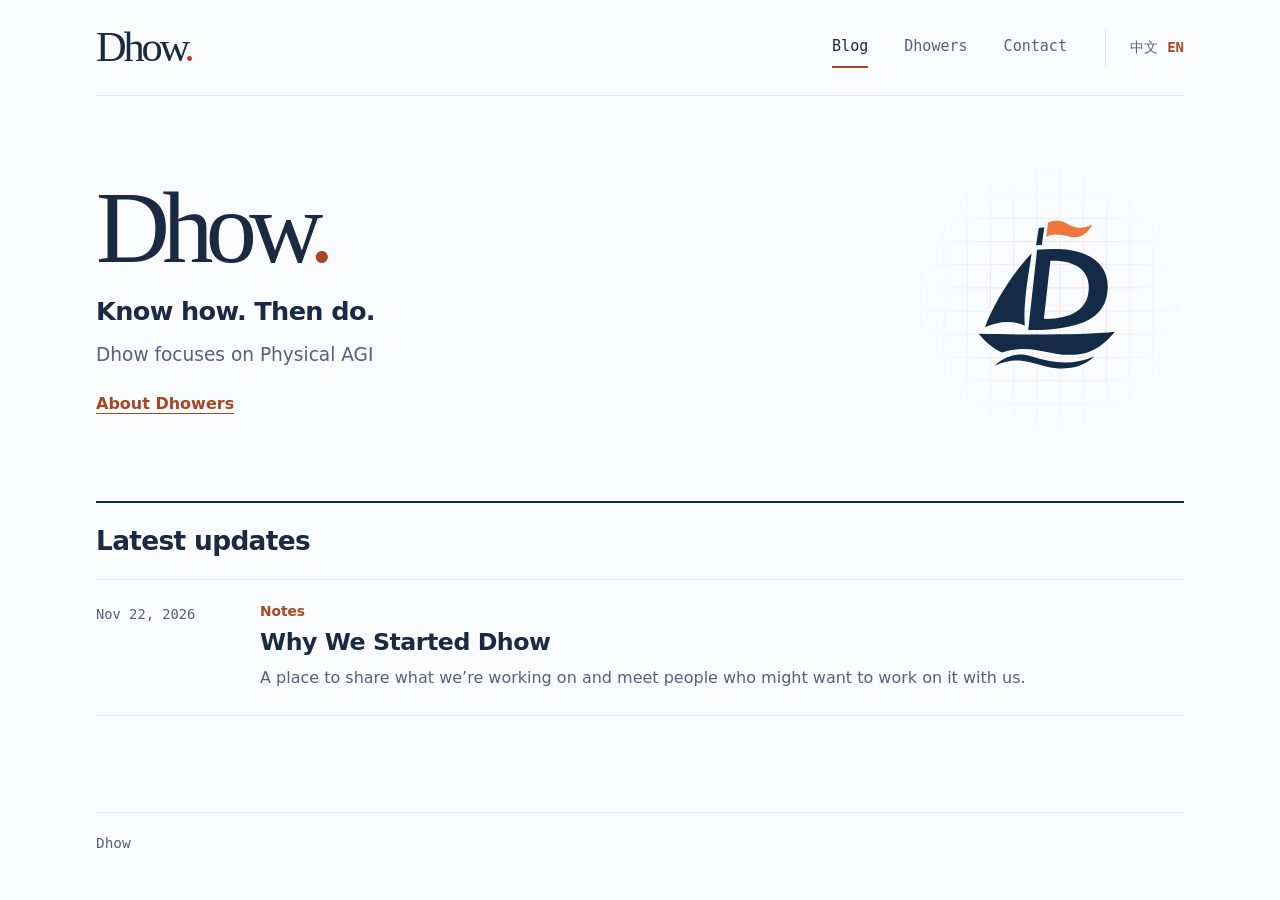
==== site/en/index.html @ 6f924e7d "Launch bilingual Dhow site with regional language defaults" ====
<!doctype html>
<html lang="en">
  <head>
    <meta charset="utf-8">
    <meta name="viewport" content="width=device-width, initial-scale=1">
    <meta name="description" content="Dhow focuses on Physical AGI.">
    <meta name="theme-color" content="#fafbfd">
    <title>Dhow — Physical AGI</title>
    <link rel="alternate" hreflang="zh-CN" href="../index.html">
    <link rel="icon" type="image/svg+xml" href="../assets/dhow.svg">
    <link rel="stylesheet" href="../assets/styles.css">
    <script src="../assets/language.js" defer></script>
    <script src="../assets/feed.js" defer></script>
  </head>
  <body class="home-page">
    <a class="skip-link" href="#main">Skip to content</a>
    <header class="site-header wrap">
      <a class="wordmark" href="./index.html" aria-label="Dhow home">Dhow<span>.</span></a>
      <div class="header-links">
        <nav class="site-nav" aria-label="Main navigation">
          <a href="#blog" aria-current="page">Blog</a>
          <a href="./dhowers.html">Dhowers</a>
          <a href="./dhowers.html#contact">Contact</a>
        </nav>
        <nav class="language-nav" aria-label="Language">
          <a href="../index.html" lang="zh-CN" hreflang="zh-CN">中文</a>
          <a href="./index.html" aria-label="English" aria-current="true">EN</a>
        </nav>
      </div>
    </header>

    <main class="wrap" id="main">
      <section class="hero home-hero" aria-labelledby="intro">
        <div>
          <h1 id="intro">Dhow<span aria-hidden="true">.</span></h1>
          <p class="tagline">Know how. Then do.</p>
          <p class="hero-focus">Dhow focuses on Physical AGI</p>
          <a class="text-link" href="./dhowers.html">About Dhowers</a>
        </div>
        <div class="hero-art" aria-hidden="true">
          <img src="../assets/dhow.svg" width="512" height="512" alt="">
        </div>
      </section>

      <section class="blog" id="blog" aria-labelledby="blog-title">
        <div class="section-header">
          <h2 id="blog-title">Latest updates</h2>
          <div class="filters" role="group" aria-label="Filter updates by category" hidden>
            <button type="button" data-filter="all" aria-pressed="true">All</button>
            <button type="button" data-filter="paper" aria-pressed="false">Papers</button>
            <button type="button" data-filter="work" aria-pressed="false">Projects</button>
            <button type="button" data-filter="thought" aria-pressed="false">Notes</button>
          </div>
        </div>
        <ul class="feed" aria-label="Updates">
          <li class="entry" data-kind="thought">
            <time datetime="2026-11-22">Nov 22, 2026</time>
            <article>
              <p class="entry-kind">Notes</p>
              <h3><a href="./posts/why-dhow.html">Why We Started Dhow</a></h3>
              <p class="summary">A place to share what we’re working on and meet people who might want to work on it with us.</p>
            </article>
          </li>
        </ul>
        <p class="empty" role="status" hidden>Nothing in this category yet.</p>
      </section>
    </main>

    <footer class="site-footer wrap">
      <span>Dhow</span>
    </footer>
  </body>
</html>
---- site/assets/styles.css ----
:root {
  color-scheme: light;
  font-family: system-ui, "PingFang SC", "Microsoft YaHei", sans-serif;
  color: #192a42;
  background: #fafbfd;
  font-synthesis: none;
  --paper: #fafbfd;
  --ink: #192a42;
  --muted: #53637a;
  --rule: #dce4ee;
  --panel: #fbfaf9;
  --accent: #a84723;
  --serif: Georgia, "Songti SC", "Noto Serif CJK SC", "Noto Serif SC", serif;
  --mono: ui-monospace, "SFMono-Regular", Consolas, monospace;
  --inset: clamp(1.5rem, 5vw, 4rem);
}

* {
  box-sizing: border-box;
}

[hidden] {
  display: none !important;
}

body {
  margin: 0;
  font-size: 1rem;
  line-height: 1.65;
}

main {
  padding-bottom: clamp(3.5rem, 9vw, 7rem);
}

h1,
h2,
h3,
p {
  margin: 0;
}

a {
  color: inherit;
  text-underline-offset: 0.24em;
}

a:hover {
  color: var(--accent);
}

:focus-visible {
  outline: 2px solid var(--accent);
  outline-offset: 4px;
}

.wrap {
  width: min(66rem, 100% - 4rem);
  margin-inline: auto;
}

.skip-link {
  position: fixed;
  z-index: 2;
  inset: 0.75rem auto auto 0.75rem;
  padding: 0.5rem 0.75rem;
  background: var(--paper);
  transform: translateY(-200%);
}

.skip-link:focus {
  transform: translateY(0);
}

.site-header,
.header-links,
.site-nav,
.language-nav {
  display: flex;
  align-items: center;
}

.site-header {
  min-height: 6rem;
  justify-content: space-between;
  flex-wrap: wrap;
  gap: 0.75rem 1.25rem;
}

.wordmark {
  font-family: Georgia, serif;
  font-size: clamp(2.45rem, 4.2vw, 3.6rem);
  line-height: 0.95;
  letter-spacing: -0.075em;
  text-decoration: none;
}

.wordmark span {
  color: var(--accent);
}

.header-links {
  flex-wrap: wrap;
  gap: 0.25rem clamp(0.75rem, 3vw, 2.5rem);
}

.site-nav {
  gap: clamp(0.85rem, 3vw, 2.25rem);
}

.site-nav a,
.language-nav a {
  padding-block: 0.45rem;
  color: var(--muted);
  font-size: 0.94rem;
  text-decoration: none;
  white-space: nowrap;
}

.site-nav a:hover,
.site-nav [aria-current] {
  color: var(--ink);
  text-decoration: underline;
  text-decoration-color: var(--accent);
  text-decoration-thickness: 1px;
  text-underline-offset: 0.45em;
}

.language-nav {
  gap: 0.55rem;
  padding-inline-start: clamp(0.75rem, 2vw, 1.5rem);
  border-inline-start: 1px solid var(--rule);
}

.language-nav a {
  font-size: 0.875rem;
}

.language-nav [aria-current] {
  color: var(--accent);
  font-weight: 650;
}

.language-nav a:hover {
  text-decoration: underline;
}

.hero {
  display: grid;
  grid-template-columns: minmax(0, 1fr) clamp(7.5rem, 19vw, 13rem);
  align-items: center;
  gap: clamp(1rem, 4vw, 3.25rem);
  padding: clamp(2.25rem, 5vw, 4rem) var(--inset);
  margin-top: 0.8rem;
  border: 1px solid var(--rule);
  border-radius: 1.2rem;
  background: var(--panel);
}

h1 {
  font-family: var(--serif);
  font-size: clamp(2.35rem, 5vw, 3.95rem);
  font-weight: 400;
  letter-spacing: -0.055em;
  line-height: 1.08;
  text-wrap: balance;
}

.tagline {
  margin-bottom: 0.6rem;
  color: var(--accent);
  font-size: 0.95rem;
  font-weight: 650;
}

.hero-focus,
.lede {
  max-width: 37rem;
  margin-top: 0.95rem;
  color: var(--muted);
  font-size: clamp(1rem, 1.6vw, 1.16rem);
  line-height: 1.65;
}

.text-link {
  display: inline-block;
  margin-top: 1.05rem;
  color: var(--ink);
  font-size: 0.95rem;
  font-weight: 600;
  text-decoration-color: var(--accent);
  text-decoration-thickness: 1px;
}

.hero-art img {
  display: block;
  width: 100%;
  height: auto;
}

.content-section {
  padding-inline: var(--inset);
  margin-top: clamp(2.25rem, 5vw, 3.75rem);
}

.section-header {
  display: flex;
  flex-wrap: wrap;
  align-items: center;
  justify-content: space-between;
  gap: 0.85rem 1.5rem;
  padding-bottom: 0.85rem;
}

.section-header h2 {
  font-size: 1.18rem;
  font-weight: 650;
  letter-spacing: -0.025em;
}

.filters {
  display: flex;
  flex-wrap: wrap;
  gap: 0.35rem;
}

.filters button {
  padding: 0.3rem 0.7rem;
  border: 1px solid transparent;
  border-radius: 0.25rem;
  color: var(--muted);
  background: transparent;
  font: inherit;
  font-size: 0.9rem;
  cursor: pointer;
}

.filters button:hover {
  border-color: var(--rule);
  color: var(--ink);
}

.filters [aria-pressed="true"] {
  border-color: var(--rule);
  color: var(--ink);
  background: var(--panel);
  font-weight: 650;
}

.feed,
.collab-list {
  padding: 0;
  margin: 0;
  border-bottom: 1px solid var(--rule);
  list-style: none;
}

.entry,
.collab-list > div {
  display: grid;
  grid-template-columns: minmax(8rem, 18%) minmax(0, 1fr);
  gap: 0.35rem clamp(1rem, 3vw, 2rem);
  align-items: start;
  padding-block: 1.15rem 1.35rem;
  border-top: 1px solid var(--rule);
}


.entry time,
.post-meta time {
  color: var(--muted);
  font-family: var(--mono);
  font-size: 0.86rem;
  font-variant-numeric: tabular-nums;
}

.entry-kind,
.post-kind {
  color: var(--accent);
  font-size: 0.86rem;
  font-weight: 650;
}

.entry h3 {
  font-size: clamp(1.2rem, 2.2vw, 1.48rem);
  font-weight: 650;
  letter-spacing: -0.02em;
  line-height: 1.4;
}

.entry h3 a {
  text-decoration: none;
}

.entry h3 a:hover {
  text-decoration: underline;
}

.summary {
  margin-top: 0.35rem;
  color: var(--muted);
}

.empty {
  padding-block: 1.5rem;
  color: var(--muted);
}

.collab-list dt {
  font-weight: 650;
}

.collab-list dd {
  max-width: 42rem;
  margin: 0;
  color: var(--muted);
}

.post {
  max-width: 43rem;
  margin: 0 auto;
  padding-top: clamp(2.5rem, 6vw, 4.75rem);
  border-top: 1px solid var(--rule);
}

.post-header {
  padding-bottom: 1.5rem;
  border-bottom: 1px solid var(--rule);
}

.post-meta {
  display: flex;
  align-items: baseline;
  flex-wrap: wrap;
  gap: 0.45rem 1.15rem;
  margin-bottom: 1.1rem;
  color: var(--muted);
  font-size: 0.9rem;
}

.post-body {
  padding-top: 1.65rem;
  font-size: 1.06rem;
  line-height: 1.86;
}

.post-body h2 {
  margin: 1.65rem 0 0.45rem;
  font-size: 1.28rem;
  line-height: 1.4;
}

.post-body p + p {
  margin-top: 1.05rem;
}

.post-body a {
  color: var(--accent);
}

@media (max-width: 42rem) {
  :root {
    --inset: clamp(1rem, 4vw, 1.5rem);
  }

  .wrap {
    width: calc(100% - 2rem);
  }

  .site-header {
    min-height: 4.7rem;
    gap: 0.45rem 0.7rem;
    padding-block: 0.65rem;
  }

  .hero {
    grid-template-columns: minmax(0, 1fr) clamp(3.75rem, 16vw, 6rem);
    gap: 0.75rem;
    padding-block: 1.8rem;
    margin-top: 0.4rem;
    border-radius: 0.9rem;
  }

  h1 {
    font-size: clamp(2rem, 6.8vw, 2.7rem);
  }

  .entry,
  .collab-list > div {
    grid-template-columns: minmax(0, 1fr);
  }

}

.home-page .wrap {
  width: min(68rem, 100% - 4rem);
}

.home-page .site-header {
  border-bottom: 1px solid var(--rule);
}

.home-page .wordmark {
  font-size: 2.65rem;
}

.home-page .site-nav,
.home-page .language-nav {
  font-family: var(--mono);
}

.home-page .site-nav a {
  border-bottom: 2px solid transparent;
}

.home-page .site-nav a:hover,
.home-page .site-nav [aria-current] {
  border-color: var(--accent);
  text-decoration: none;
}

.home-page main {
  padding-bottom: 0;
}

.home-hero {
  grid-template-columns: minmax(0, 1fr) clamp(12.5rem, 25vw, 17rem);
  gap: clamp(1.5rem, 6vw, 5.25rem);
  padding: clamp(2.5rem, 5.2vw, 4.5rem) 0;
  margin-top: 0;
  border: 0;
  border-radius: 0;
  background: transparent;
}

.home-hero h1 {
  font-family: Georgia, serif;
  font-size: clamp(4.5rem, 8vw, 7.25rem);
  letter-spacing: -0.075em;
  line-height: 0.94;
}

.home-hero h1 span {
  color: var(--accent);
}

.home-hero .tagline {
  margin: 0.9rem 0 0;
  color: var(--ink);
  font-size: clamp(1.2rem, 2.1vw, 1.6rem);
  font-weight: 550;
  letter-spacing: -0.025em;
}

.home-hero .hero-focus {
  margin-top: 0.45rem;
}

.home-hero .text-link {
  margin-top: 1.3rem;
  color: var(--accent);
  font-size: 1rem;
}

.home-hero .hero-art {
  position: relative;
  display: grid;
  isolation: isolate;
  place-items: center;
  aspect-ratio: 1;
}

.home-hero .hero-art::before {
  position: absolute;
  z-index: -1;
  inset: 0;
  background-image:
    linear-gradient(to right, #efe4e2 1px, transparent 1px),
    linear-gradient(to bottom, #efe4e2 1px, transparent 1px);
  background-position: center;
  background-size: 1.45rem 1.45rem;
  mask-image: radial-gradient(ellipse closest-side, #000 20%, rgb(0 0 0 / 0.75) 50%, transparent 100%);
  content: "";
}

.home-hero .hero-art img {
  width: 71%;
}


.home-page .section-header {
  padding-block: 1rem;
  border-top: 2px solid var(--ink);
}

.home-page .section-header h2 {
  font-size: clamp(1.3rem, 3vw, 1.65rem);
  font-weight: 700;
}

.home-page .entry {
  grid-template-columns: 9rem minmax(0, 1fr);
  gap: 0.35rem 1.25rem;
  padding-block: 1.3rem 1.45rem;
}

.home-page .entry time {
  padding-top: 0.13rem;
}

.home-page .entry-kind {
  margin-bottom: 0.2rem;
}

.site-footer {
  margin-top: clamp(3.5rem, 9vw, 6rem);
  padding-block: 1.2rem 1.75rem;
  border-top: 1px solid var(--rule);
  color: var(--muted);
  font-family: var(--mono);
  font-size: 0.9rem;
}

@media (max-width: 42rem) {
  .home-page .wrap {
    width: calc(100% - 2rem);
  }

  .home-page .wordmark {
    font-size: 2.2rem;
  }

  .home-hero {
    grid-template-columns: minmax(0, 1fr) clamp(4.5rem, 21vw, 7.5rem);
    gap: clamp(0.7rem, 3vw, 1.5rem);
  }

  .home-hero h1 {
    font-size: clamp(3rem, 10vw, 4.5rem);
  }

  .home-page .entry {
    grid-template-columns: minmax(0, 1fr);
  }
}
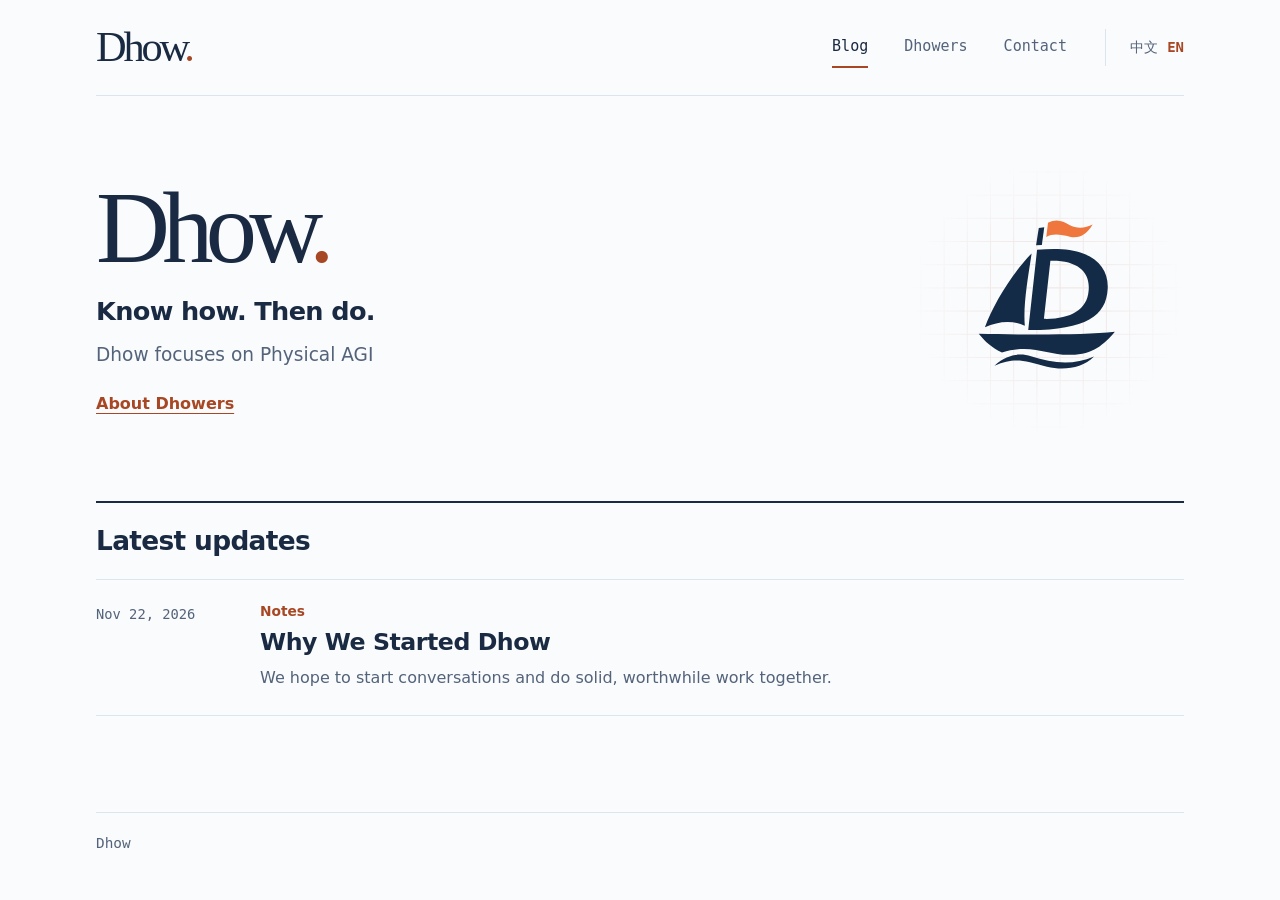
==== commit 42a7d863: "Reduce Why Dhow to a single statement" ====
--- a/site/en/index.html
+++ b/site/en/index.html
@@ -8,11 +8,11 @@
     <title>Dhow — Physical AGI</title>
     <link rel="alternate" hreflang="zh-CN" href="../index.html">
     <link rel="icon" type="image/svg+xml" href="../assets/dhow.svg">
-    <link rel="stylesheet" href="../assets/styles.css">
+    <link rel="stylesheet" href="../assets/styles.css?v=f7693d95b538">
     <script src="../assets/language.js" defer></script>
     <script src="../assets/feed.js" defer></script>
   </head>
-  <body class="home-page">
+  <body class="landing-page home-page">
     <a class="skip-link" href="#main">Skip to content</a>
     <header class="site-header wrap">
       <a class="wordmark" href="./index.html" aria-label="Dhow home">Dhow<span>.</span></a>
@@ -58,7 +58,7 @@
             <article>
               <p class="entry-kind">Notes</p>
               <h3><a href="./posts/why-dhow.html">Why We Started Dhow</a></h3>
-              <p class="summary">A place to share what we’re working on and meet people who might want to work on it with us.</p>
+              <p class="summary">We hope to start conversations and do solid, worthwhile work together.</p>
             </article>
           </li>
         </ul>
--- a/site/assets/styles.css
+++ b/site/assets/styles.css
@@ -12,7 +12,6 @@
   --accent: #a84723;
   --serif: Georgia, "Songti SC", "Noto Serif CJK SC", "Noto Serif SC", serif;
   --mono: ui-monospace, "SFMono-Regular", Consolas, monospace;
-  --inset: clamp(1.5rem, 5vw, 4rem);
 }
 
 * {
@@ -147,14 +146,10 @@
 
 .hero {
   display: grid;
-  grid-template-columns: minmax(0, 1fr) clamp(7.5rem, 19vw, 13rem);
+  grid-template-columns: minmax(0, 1fr) clamp(12.5rem, 25vw, 17rem);
   align-items: center;
-  gap: clamp(1rem, 4vw, 3.25rem);
-  padding: clamp(2.25rem, 5vw, 4rem) var(--inset);
-  margin-top: 0.8rem;
-  border: 1px solid var(--rule);
-  border-radius: 1.2rem;
-  background: var(--panel);
+  gap: clamp(1.5rem, 6vw, 5.25rem);
+  padding-block: clamp(2.5rem, 5.2vw, 4.5rem);
 }
 
 h1 {
@@ -182,287 +177,25 @@
   line-height: 1.65;
 }
 
+.hero-note {
+  max-width: 36rem;
+  margin-top: 0.75rem;
+  color: var(--muted);
+  font-size: 0.95rem;
+  line-height: 1.65;
+}
+
 .text-link {
   display: inline-block;
-  margin-top: 1.05rem;
-  color: var(--ink);
-  font-size: 0.95rem;
+  margin-top: 1.3rem;
+  color: var(--accent);
+  font-size: 1rem;
   font-weight: 600;
   text-decoration-color: var(--accent);
   text-decoration-thickness: 1px;
 }
 
-.hero-art img {
-  display: block;
-  width: 100%;
-  height: auto;
-}
-
-.content-section {
-  padding-inline: var(--inset);
-  margin-top: clamp(2.25rem, 5vw, 3.75rem);
-}
-
-.section-header {
-  display: flex;
-  flex-wrap: wrap;
-  align-items: center;
-  justify-content: space-between;
-  gap: 0.85rem 1.5rem;
-  padding-bottom: 0.85rem;
-}
-
-.section-header h2 {
-  font-size: 1.18rem;
-  font-weight: 650;
-  letter-spacing: -0.025em;
-}
-
-.filters {
-  display: flex;
-  flex-wrap: wrap;
-  gap: 0.35rem;
-}
-
-.filters button {
-  padding: 0.3rem 0.7rem;
-  border: 1px solid transparent;
-  border-radius: 0.25rem;
-  color: var(--muted);
-  background: transparent;
-  font: inherit;
-  font-size: 0.9rem;
-  cursor: pointer;
-}
-
-.filters button:hover {
-  border-color: var(--rule);
-  color: var(--ink);
-}
-
-.filters [aria-pressed="true"] {
-  border-color: var(--rule);
-  color: var(--ink);
-  background: var(--panel);
-  font-weight: 650;
-}
-
-.feed,
-.collab-list {
-  padding: 0;
-  margin: 0;
-  border-bottom: 1px solid var(--rule);
-  list-style: none;
-}
-
-.entry,
-.collab-list > div {
-  display: grid;
-  grid-template-columns: minmax(8rem, 18%) minmax(0, 1fr);
-  gap: 0.35rem clamp(1rem, 3vw, 2rem);
-  align-items: start;
-  padding-block: 1.15rem 1.35rem;
-  border-top: 1px solid var(--rule);
-}
-
-
-.entry time,
-.post-meta time {
-  color: var(--muted);
-  font-family: var(--mono);
-  font-size: 0.86rem;
-  font-variant-numeric: tabular-nums;
-}
-
-.entry-kind,
-.post-kind {
-  color: var(--accent);
-  font-size: 0.86rem;
-  font-weight: 650;
-}
-
-.entry h3 {
-  font-size: clamp(1.2rem, 2.2vw, 1.48rem);
-  font-weight: 650;
-  letter-spacing: -0.02em;
-  line-height: 1.4;
-}
-
-.entry h3 a {
-  text-decoration: none;
-}
-
-.entry h3 a:hover {
-  text-decoration: underline;
-}
-
-.summary {
-  margin-top: 0.35rem;
-  color: var(--muted);
-}
-
-.empty {
-  padding-block: 1.5rem;
-  color: var(--muted);
-}
-
-.collab-list dt {
-  font-weight: 650;
-}
-
-.collab-list dd {
-  max-width: 42rem;
-  margin: 0;
-  color: var(--muted);
-}
-
-.post {
-  max-width: 43rem;
-  margin: 0 auto;
-  padding-top: clamp(2.5rem, 6vw, 4.75rem);
-  border-top: 1px solid var(--rule);
-}
-
-.post-header {
-  padding-bottom: 1.5rem;
-  border-bottom: 1px solid var(--rule);
-}
-
-.post-meta {
-  display: flex;
-  align-items: baseline;
-  flex-wrap: wrap;
-  gap: 0.45rem 1.15rem;
-  margin-bottom: 1.1rem;
-  color: var(--muted);
-  font-size: 0.9rem;
-}
-
-.post-body {
-  padding-top: 1.65rem;
-  font-size: 1.06rem;
-  line-height: 1.86;
-}
-
-.post-body h2 {
-  margin: 1.65rem 0 0.45rem;
-  font-size: 1.28rem;
-  line-height: 1.4;
-}
-
-.post-body p + p {
-  margin-top: 1.05rem;
-}
-
-.post-body a {
-  color: var(--accent);
-}
-
-@media (max-width: 42rem) {
-  :root {
-    --inset: clamp(1rem, 4vw, 1.5rem);
-  }
-
-  .wrap {
-    width: calc(100% - 2rem);
-  }
-
-  .site-header {
-    min-height: 4.7rem;
-    gap: 0.45rem 0.7rem;
-    padding-block: 0.65rem;
-  }
-
-  .hero {
-    grid-template-columns: minmax(0, 1fr) clamp(3.75rem, 16vw, 6rem);
-    gap: 0.75rem;
-    padding-block: 1.8rem;
-    margin-top: 0.4rem;
-    border-radius: 0.9rem;
-  }
-
-  h1 {
-    font-size: clamp(2rem, 6.8vw, 2.7rem);
-  }
-
-  .entry,
-  .collab-list > div {
-    grid-template-columns: minmax(0, 1fr);
-  }
-
-}
-
-.home-page .wrap {
-  width: min(68rem, 100% - 4rem);
-}
-
-.home-page .site-header {
-  border-bottom: 1px solid var(--rule);
-}
-
-.home-page .wordmark {
-  font-size: 2.65rem;
-}
-
-.home-page .site-nav,
-.home-page .language-nav {
-  font-family: var(--mono);
-}
-
-.home-page .site-nav a {
-  border-bottom: 2px solid transparent;
-}
-
-.home-page .site-nav a:hover,
-.home-page .site-nav [aria-current] {
-  border-color: var(--accent);
-  text-decoration: none;
-}
-
-.home-page main {
-  padding-bottom: 0;
-}
-
-.home-hero {
-  grid-template-columns: minmax(0, 1fr) clamp(12.5rem, 25vw, 17rem);
-  gap: clamp(1.5rem, 6vw, 5.25rem);
-  padding: clamp(2.5rem, 5.2vw, 4.5rem) 0;
-  margin-top: 0;
-  border: 0;
-  border-radius: 0;
-  background: transparent;
-}
-
-.home-hero h1 {
-  font-family: Georgia, serif;
-  font-size: clamp(4.5rem, 8vw, 7.25rem);
-  letter-spacing: -0.075em;
-  line-height: 0.94;
-}
-
-.home-hero h1 span {
-  color: var(--accent);
-}
-
-.home-hero .tagline {
-  margin: 0.9rem 0 0;
-  color: var(--ink);
-  font-size: clamp(1.2rem, 2.1vw, 1.6rem);
-  font-weight: 550;
-  letter-spacing: -0.025em;
-}
-
-.home-hero .hero-focus {
-  margin-top: 0.45rem;
-}
-
-.home-hero .text-link {
-  margin-top: 1.3rem;
-  color: var(--accent);
-  font-size: 1rem;
-}
-
-.home-hero .hero-art {
+.hero-art {
   position: relative;
   display: grid;
   isolation: isolate;
@@ -470,7 +203,7 @@
   aspect-ratio: 1;
 }
 
-.home-hero .hero-art::before {
+.hero-art::before {
   position: absolute;
   z-index: -1;
   inset: 0;
@@ -483,17 +216,257 @@
   content: "";
 }
 
-.home-hero .hero-art img {
+.hero-art img {
+  display: block;
   width: 71%;
-}
-
-
-.home-page .section-header {
+  height: auto;
+}
+
+.content-section + .content-section {
+  margin-top: clamp(2.25rem, 5vw, 3.75rem);
+}
+
+.section-header {
+  display: flex;
+  flex-wrap: wrap;
+  align-items: center;
+  justify-content: space-between;
+  gap: 0.85rem 1.5rem;
+  padding-bottom: 0.85rem;
+}
+
+.section-header h2 {
+  font-size: 1.18rem;
+  font-weight: 650;
+  letter-spacing: -0.025em;
+}
+
+.filters {
+  display: flex;
+  flex-wrap: wrap;
+  gap: 0.35rem;
+}
+
+.filters button {
+  padding: 0.3rem 0.7rem;
+  border: 1px solid transparent;
+  border-radius: 0.25rem;
+  color: var(--muted);
+  background: transparent;
+  font: inherit;
+  font-size: 0.9rem;
+  cursor: pointer;
+}
+
+.filters button:hover {
+  border-color: var(--rule);
+  color: var(--ink);
+}
+
+.filters [aria-pressed="true"] {
+  border-color: var(--rule);
+  color: var(--ink);
+  background: var(--panel);
+  font-weight: 650;
+}
+
+.feed,
+.collab-list {
+  padding: 0;
+  margin: 0;
+  border-bottom: 1px solid var(--rule);
+  list-style: none;
+}
+
+.entry,
+.collab-list > div {
+  display: grid;
+  grid-template-columns: minmax(8rem, 18%) minmax(0, 1fr);
+  gap: 0.35rem clamp(1rem, 3vw, 2rem);
+  align-items: start;
+  padding-block: 1.15rem 1.35rem;
+  border-top: 1px solid var(--rule);
+}
+
+.entry time,
+.post-meta time {
+  color: var(--muted);
+  font-family: var(--mono);
+  font-size: 0.86rem;
+  font-variant-numeric: tabular-nums;
+}
+
+.entry-kind,
+.post-kind {
+  color: var(--accent);
+  font-size: 0.86rem;
+  font-weight: 650;
+}
+
+.entry h3 {
+  font-size: clamp(1.2rem, 2.2vw, 1.48rem);
+  font-weight: 650;
+  letter-spacing: -0.02em;
+  line-height: 1.4;
+}
+
+.entry h3 a {
+  text-decoration: none;
+}
+
+.entry h3 a:hover {
+  text-decoration: underline;
+}
+
+.summary {
+  margin-top: 0.35rem;
+  color: var(--muted);
+}
+
+.empty {
+  padding-block: 1.5rem;
+  color: var(--muted);
+}
+
+.collab-list dt {
+  font-weight: 650;
+}
+
+.collab-list dd {
+  max-width: 42rem;
+  margin: 0;
+  color: var(--muted);
+}
+
+.post {
+  max-width: 43rem;
+  margin: 0 auto;
+  padding-top: clamp(2.5rem, 6vw, 4.75rem);
+  border-top: 1px solid var(--rule);
+}
+
+.post-header {
+  padding-bottom: 1.5rem;
+  border-bottom: 1px solid var(--rule);
+}
+
+.post-meta {
+  display: flex;
+  align-items: baseline;
+  flex-wrap: wrap;
+  gap: 0.45rem 1.15rem;
+  margin-bottom: 1.1rem;
+  color: var(--muted);
+  font-size: 0.9rem;
+}
+
+.post-body {
+  padding-top: 1.65rem;
+  font-size: 1.06rem;
+  line-height: 1.86;
+}
+
+.post-body h2 {
+  margin: 1.65rem 0 0.45rem;
+  font-size: 1.28rem;
+  line-height: 1.4;
+}
+
+.post-body p + p {
+  margin-top: 1.05rem;
+}
+
+.post-body a {
+  color: var(--accent);
+}
+
+@media (max-width: 42rem) {
+  .wrap {
+    width: calc(100% - 2rem);
+  }
+
+  .site-header {
+    min-height: 4.7rem;
+    gap: 0.45rem 0.7rem;
+    padding-block: 0.65rem;
+  }
+
+  .hero {
+    grid-template-columns: minmax(0, 1fr) clamp(4.5rem, 21vw, 7.5rem);
+    gap: clamp(0.7rem, 3vw, 1.5rem);
+  }
+
+  h1 {
+    font-size: clamp(2rem, 6.8vw, 2.7rem);
+  }
+
+  .entry,
+  .collab-list > div {
+    grid-template-columns: minmax(0, 1fr);
+  }
+
+}
+
+.landing-page .wrap {
+  width: min(68rem, 100% - 4rem);
+}
+
+.landing-page .site-header {
+  border-bottom: 1px solid var(--rule);
+}
+
+.landing-page .wordmark {
+  font-size: 2.65rem;
+}
+
+.landing-page .site-nav,
+.landing-page .language-nav {
+  font-family: var(--mono);
+}
+
+.landing-page .site-nav a {
+  border-bottom: 2px solid transparent;
+}
+
+.landing-page .site-nav a:hover,
+.landing-page .site-nav [aria-current] {
+  border-color: var(--accent);
+  text-decoration: none;
+}
+
+.home-page main {
+  padding-bottom: 0;
+}
+
+.home-hero h1 {
+  font-family: Georgia, serif;
+  font-size: clamp(4.5rem, 8vw, 7.25rem);
+  letter-spacing: -0.075em;
+  line-height: 0.94;
+}
+
+.home-hero h1 span {
+  color: var(--accent);
+}
+
+.home-hero .tagline {
+  margin: 0.9rem 0 0;
+  color: var(--ink);
+  font-size: clamp(1.2rem, 2.1vw, 1.6rem);
+  font-weight: 550;
+  letter-spacing: -0.025em;
+}
+
+.home-hero .hero-focus {
+  margin-top: 0.45rem;
+}
+
+.landing-page .section-header {
   padding-block: 1rem;
   border-top: 2px solid var(--ink);
 }
 
-.home-page .section-header h2 {
+.landing-page .section-header h2 {
   font-size: clamp(1.3rem, 3vw, 1.65rem);
   font-weight: 700;
 }
@@ -522,17 +495,12 @@
 }
 
 @media (max-width: 42rem) {
-  .home-page .wrap {
+  .landing-page .wrap {
     width: calc(100% - 2rem);
   }
 
-  .home-page .wordmark {
+  .landing-page .wordmark {
     font-size: 2.2rem;
-  }
-
-  .home-hero {
-    grid-template-columns: minmax(0, 1fr) clamp(4.5rem, 21vw, 7.5rem);
-    gap: clamp(0.7rem, 3vw, 1.5rem);
   }
 
   .home-hero h1 {
